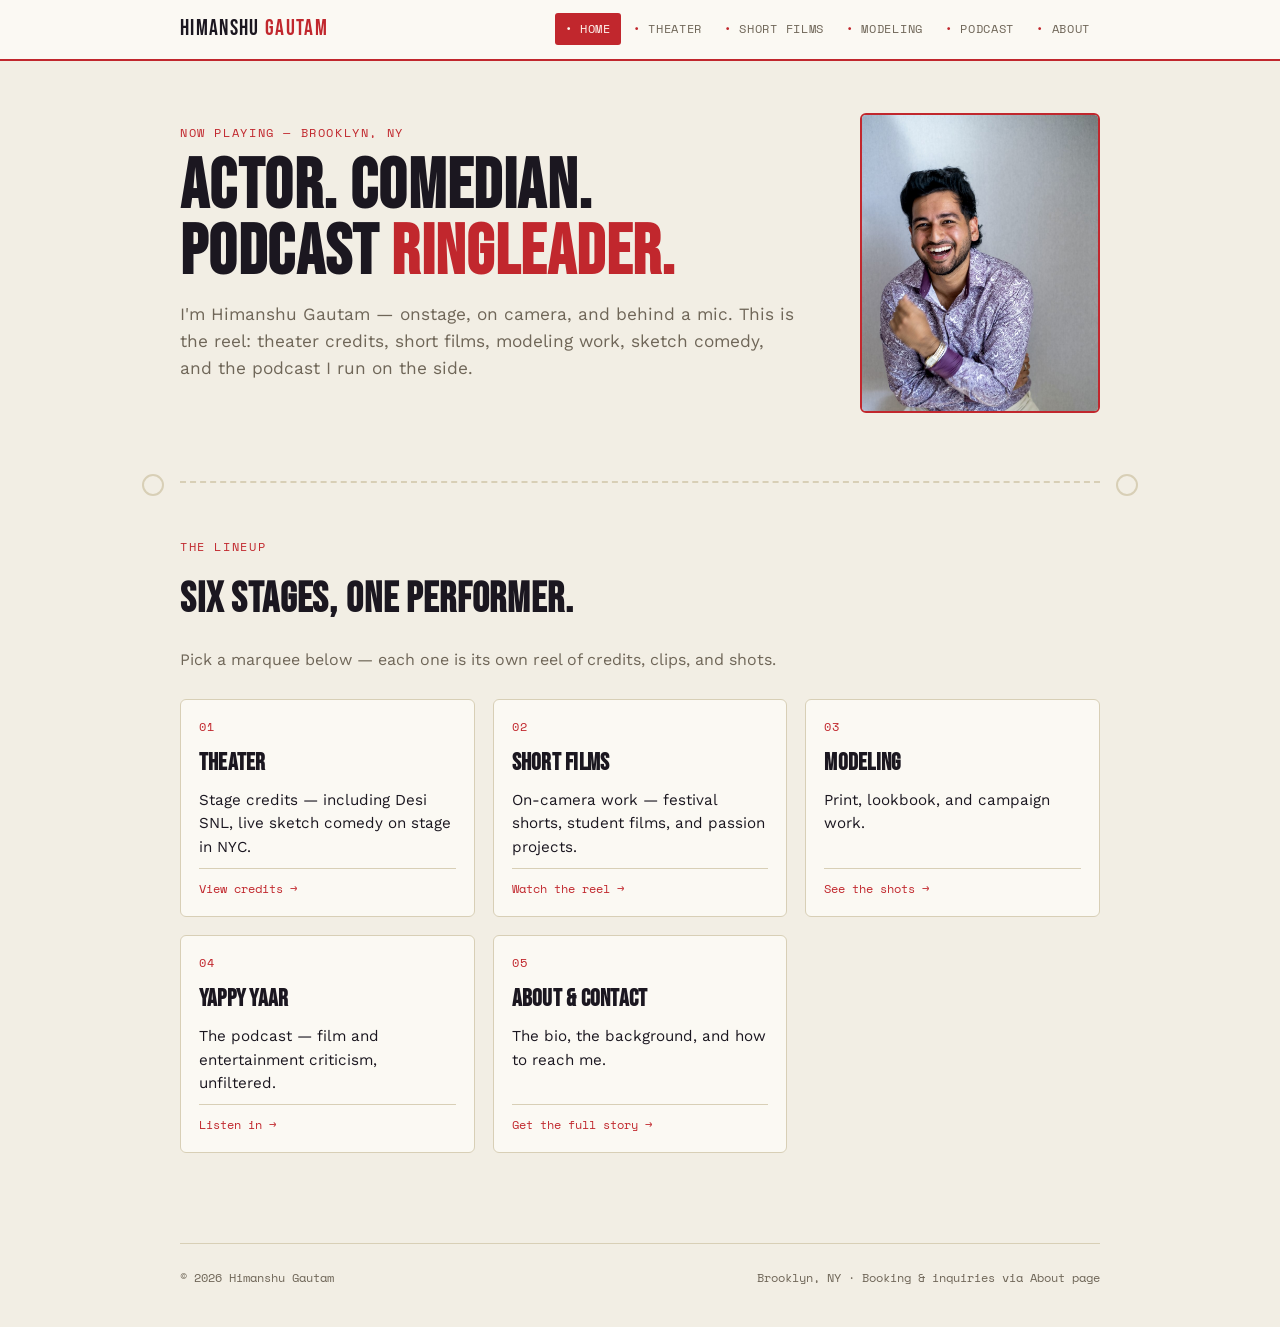
==== index.html @ edcbf23f "Add portfolio site: theater, short films, modeling, podcast, about Co-Authored-By: Claude Opus 5.5 <" ====
<!doctype html>
<html lang="en">
<head>
<meta charset="utf-8">
<meta name="viewport" content="width=device-width, initial-scale=1, viewport-fit=cover">
<title>Himanshu Gautam</title>
<link rel="preconnect" href="https://fonts.googleapis.com">
<link rel="stylesheet" href="https://fonts.googleapis.com/css2?family=Bebas+Neue&family=Work+Sans:wght@400;500;600&family=Space+Mono:wght@400;700&display=swap">
<link rel="stylesheet" href="style.css">
<style>:root{padding-block:env(safe-area-inset-top,0px) env(safe-area-inset-bottom,0px);} body{background:var(--bg);}</style>
</head>
<body>
<nav class="marquee-bar">
  <div class="marquee-inner">
    <a class="brand" href="index.html">HIMANSHU <span>GAUTAM</span></a>
    <ul class="navlinks">
      <li><a href="index.html" aria-current="page">Home</a></li>
      <li><a href="theater.html">Theater</a></li>
      <li><a href="films.html">Short Films</a></li>
      <li><a href="modeling.html">Modeling</a></li>
      <li><a href="podcast.html">Podcast</a></li>
      <li><a href="about.html">About</a></li>
    </ul>
  </div>
</nav>

<main>
  <section class="hero">
    <div class="hero-flex">
      <div class="hero-text">
        <p class="eyebrow">Now Playing &mdash; Brooklyn, NY</p>
        <h1>Actor. Comedian.<br>Podcast <span class="accent">Ringleader.</span></h1>
        <p class="lede">I'm Himanshu Gautam &mdash; onstage, on camera, and behind a mic. This is the reel: theater credits, short films, modeling work, sketch comedy, and the podcast I run on the side.</p>
      </div>
      <div class="hero-photo">
        <img class="portrait" src="img/headshot-lead.jpg" alt="Himanshu Gautam laughing, arms crossed, wearing a purple paisley shirt.">
      </div>
    </div>
  </section>

  <div class="stub-divider" role="presentation"></div>

  <section class="section">
    <p class="eyebrow">The Lineup</p>
    <h2>Six stages, one performer.</h2>
    <p class="section-sub">Pick a marquee below &mdash; each one is its own reel of credits, clips, and shots.</p>

    <div class="reel">
      <a class="card" href="theater.html" style="text-decoration:none;">
        <span class="num">01</span>
        <h3>Theater</h3>
        <p>Stage credits &mdash; including Desi SNL, live sketch comedy on stage in NYC.</p>
        <span class="link-out">View credits &rarr;</span>
      </a>
      <a class="card" href="films.html" style="text-decoration:none;">
        <span class="num">02</span>
        <h3>Short Films</h3>
        <p>On-camera work &mdash; festival shorts, student films, and passion projects.</p>
        <span class="link-out">Watch the reel &rarr;</span>
      </a>
      <a class="card" href="modeling.html" style="text-decoration:none;">
        <span class="num">03</span>
        <h3>Modeling</h3>
        <p>Print, lookbook, and campaign work.</p>
        <span class="link-out">See the shots &rarr;</span>
      </a>
      <a class="card" href="podcast.html" style="text-decoration:none;">
        <span class="num">04</span>
        <h3>Yappy Yaar</h3>
        <p>The podcast &mdash; film and entertainment criticism, unfiltered.</p>
        <span class="link-out">Listen in &rarr;</span>
      </a>
      <a class="card" href="about.html" style="text-decoration:none;">
        <span class="num">05</span>
        <h3>About &amp; Contact</h3>
        <p>The bio, the background, and how to reach me.</p>
        <span class="link-out">Get the full story &rarr;</span>
      </a>
    </div>
  </section>

  <footer>
    <span>&copy; 2026 Himanshu Gautam</span>
    <span>Brooklyn, NY &middot; Booking &amp; inquiries via About page</span>
  </footer>
</main>
</body>
</html>
---- style.css ----
/* ===== Himanshu Gautam — creative portfolio ===== */

:root{
  --ink-950:#15121c;
  --ink-900:#201b29;
  --ink-800:#2c2536;
  --paper-50:#f2eee4;
  --paper-100:#e7dfc9;
  --gold-500:#e0a233;
  --gold-600:#c98a1f;
  --crimson-600:#c1272d;
  --crimson-700:#961e23;
  --crimson-500:#e0393f;
  --text-900:#1b1720;
  --text-muted:#6f6658;
  --line:#d8cfb6;
  --surface:#fbf9f3;

  --bg: var(--paper-50);
  --surface-bg: var(--surface);
  --text: var(--text-900);
  --muted: var(--text-muted);
  --border: var(--line);
  --accent: var(--crimson-600);
  --accent-ink: #fff6f0;
  --gold: var(--gold-600);
  --gold-ink: #241b06;
  --pop: var(--crimson-600);
  color-scheme: light;
}

@media (prefers-color-scheme: dark){
  :root:not([data-theme="light"]){
    --bg: var(--ink-950);
    --surface-bg: var(--ink-900);
    --text: #f2ede1;
    --muted: #b6ac9a;
    --border: #3a3242;
    --accent: var(--crimson-500);
    --accent-ink: #241005;
    --gold: var(--gold-500);
    --gold-ink: #241b06;
    --pop: #ff6b5b;
    color-scheme: dark;
  }
}
:root[data-theme="dark"]{
  --bg: var(--ink-950);
  --surface-bg: var(--ink-900);
  --text: #f2ede1;
  --muted: #b6ac9a;
  --border: #3a3242;
  --accent: var(--crimson-500);
  --accent-ink: #241005;
  --gold: var(--gold-500);
  --gold-ink: #241b06;
  --pop: #ff6b5b;
  color-scheme: dark;
}

*{box-sizing:border-box;}
html,body{margin:0;padding:0;}
body{
  background:var(--bg);
  color:var(--text);
  font-family:"Work Sans", ui-sans-serif, system-ui, -apple-system, Segoe UI, sans-serif;
  font-size:16px;
  line-height:1.55;
  padding-inline:20px;
}
main{max-width:920px;margin:0 auto;}
img{max-width:100%;}
a{color:inherit;}
h1,h2,h3{
  font-family:"Bebas Neue", ui-sans-serif, system-ui, sans-serif;
  letter-spacing:.02em;
  text-wrap:balance;
  margin:0;
}
.eyebrow{
  font-family:"Space Mono", ui-monospace, SFMono-Regular, monospace;
  font-size:.72rem;
  letter-spacing:.14em;
  text-transform:uppercase;
  color:var(--pop);
}
p{color:var(--text);}
.muted{color:var(--muted);}

/* ---- Marquee nav ---- */
.marquee-bar{
  position:sticky;
  top:env(safe-area-inset-top, 0px);
  z-index:20;
  background:var(--surface-bg);
  border-bottom:2px solid var(--accent);
  margin-inline:-20px;
  padding-inline:20px;
}
.marquee-inner{
  max-width:920px;
  margin:0 auto;
  display:flex;
  align-items:center;
  justify-content:space-between;
  gap:16px;
  padding-block:12px;
}
.brand{
  font-family:"Bebas Neue", sans-serif;
  font-size:1.4rem;
  letter-spacing:.06em;
  text-decoration:none;
  color:var(--text);
  white-space:nowrap;
}
.brand span{color:var(--accent);}
.navlinks{
  display:flex;
  flex-wrap:wrap;
  gap:4px 2px;
  list-style:none;
  margin:0;
  padding:0;
  font-family:"Space Mono", monospace;
  font-size:.72rem;
  letter-spacing:.06em;
  text-transform:uppercase;
}
.navlinks a{
  display:inline-block;
  padding:7px 10px;
  border-radius:3px;
  text-decoration:none;
  color:var(--muted);
}
.navlinks a:hover{color:var(--text);}
.navlinks a[aria-current="page"]{
  color:var(--accent-ink);
  background:var(--accent);
}
.navlinks a::before{content:"\2022  ";color:var(--accent);}
.navlinks a[aria-current="page"]::before{color:var(--accent-ink);}

@media (max-width:640px){
  .marquee-inner{flex-direction:column;align-items:flex-start;gap:8px;padding-block:10px;}
  .navlinks{gap:2px;}
  .navlinks a{padding:6px 8px;}
}

/* ---- Hero ---- */
.hero{
  padding-block:52px 32px;
}
.hero h1{
  font-size:clamp(2.6rem, 9vw, 4.4rem);
  line-height:.95;
}
.hero .accent{color:var(--accent);}
.hero .lede{
  max-width:56ch;
  font-size:1.08rem;
  margin-top:14px;
  color:var(--muted);
}
.hero .tagline{
  margin-top:18px;
}

/* ---- Ticket-stub divider ---- */
.stub-divider{
  height:0;
  border-top:2px dashed var(--border);
  margin-block:36px;
  position:relative;
}
.stub-divider::before,
.stub-divider::after{
  content:"";
  position:absolute;
  top:-9px;
  width:18px;height:18px;
  border-radius:50%;
  background:var(--bg);
  border:2px solid var(--border);
}
.stub-divider::before{left:-38px;}
.stub-divider::after{right:-38px;}

/* ---- Section ---- */
.section{padding-block:8px 40px;}
.section h2{
  font-size:clamp(1.9rem, 5vw, 2.6rem);
  margin-bottom:6px;
}
.section .section-sub{
  color:var(--muted);
  max-width:60ch;
  margin-bottom:26px;
}

/* ---- Reel grid / cards ---- */
.reel{
  display:grid;
  grid-template-columns:repeat(auto-fill, minmax(260px,1fr));
  gap:18px;
}
.card{
  background:var(--surface-bg);
  border:1px solid var(--border);
  border-radius:6px;
  padding:18px;
  display:flex;
  flex-direction:column;
  gap:8px;
  transition:transform .15s ease, border-color .15s ease;
}
.card:hover{
  transform:translateY(-3px) rotate(-0.4deg);
  border-color:var(--accent);
}
.card .num{
  font-family:"Space Mono", monospace;
  font-size:.72rem;
  color:var(--pop);
  letter-spacing:.08em;
}
.card h3{
  font-size:1.5rem;
  font-family:"Bebas Neue", sans-serif;
  letter-spacing:.01em;
}
.card .meta{
  font-family:"Space Mono", monospace;
  font-size:.76rem;
  color:var(--muted);
  text-transform:uppercase;
  letter-spacing:.05em;
}
.card p{font-size:.95rem;margin:0;}
.card .link-out{
  margin-top:auto;
  font-family:"Space Mono", monospace;
  font-size:.78rem;
  color:var(--accent-strong,var(--pop));
  text-decoration:none;
  border-top:1px solid var(--border);
  padding-top:10px;
}
.card .link-out:hover{text-decoration:underline;}

/* placeholder photo block for modeling */
.photo-slot{
  aspect-ratio:4/5;
  border-radius:6px;
  border:1.5px dashed var(--border);
  background:
    repeating-linear-gradient(135deg, transparent 0 10px, var(--border) 10px 11px);
  display:flex;
  align-items:flex-end;
  padding:10px;
  font-family:"Space Mono", monospace;
  font-size:.72rem;
  color:var(--muted);
  text-transform:uppercase;
  letter-spacing:.05em;
}

/* ---- Portraits ---- */
.portrait{
  width:100%;
  aspect-ratio:4/5;
  object-fit:cover;
  object-position:center top;
  border-radius:6px;
  border:1.5px solid var(--border);
  display:block;
}
.portrait-caption{
  font-family:"Space Mono", monospace;
  font-size:.7rem;
  letter-spacing:.04em;
  color:var(--muted);
  text-transform:uppercase;
  margin-top:8px;
}
.hero-flex{
  display:flex;
  gap:28px;
  align-items:flex-end;
  flex-wrap:wrap-reverse;
}
.hero-flex .hero-text{flex:1 1 320px;}
.hero-flex .hero-photo{flex:0 1 240px;max-width:240px;}
.hero-flex .hero-photo .portrait{border-color:var(--accent);border-width:2px;}
.portrait-row{
  display:flex;
  gap:18px;
  flex-wrap:wrap;
}
.portrait-row .portrait-item{flex:1 1 200px;max-width:260px;}

/* ---- Stat row ---- */
.stat-row{
  display:flex;
  gap:28px;
  flex-wrap:wrap;
  margin-block:8px 0;
}
.stat{
  display:flex;
  flex-direction:column;
}
.stat .stat-num{
  font-family:"Bebas Neue", sans-serif;
  font-size:2.6rem;
  line-height:1;
  color:var(--accent);
}
.stat .stat-label{
  font-family:"Space Mono", monospace;
  font-size:.72rem;
  text-transform:uppercase;
  letter-spacing:.06em;
  color:var(--muted);
  margin-top:4px;
}
.pull-quote{
  font-family:"Bebas Neue", sans-serif;
  font-size:clamp(1.5rem,4vw,2rem);
  letter-spacing:.01em;
  border-left:3px solid var(--accent);
  padding-left:16px;
  margin:24px 0;
  max-width:56ch;
}

/* ---- Bio / about ---- */
.bio-grid{
  display:grid;
  grid-template-columns:1fr;
  gap:24px;
}
@media (min-width:640px){
  .bio-grid{grid-template-columns: 1.3fr 1fr;}
}
.credit-list{list-style:none;margin:0;padding:0;display:flex;flex-direction:column;gap:10px;}
.credit-list li{
  display:flex;justify-content:space-between;gap:10px;
  border-bottom:1px solid var(--border);
  padding-bottom:8px;
  font-size:.95rem;
}
.credit-list .role{color:var(--muted);font-family:"Space Mono",monospace;font-size:.78rem;}

.contact-box{
  background:var(--surface-bg);
  border:1px solid var(--border);
  border-radius:6px;
  padding:20px;
}
.copy-row{
  display:flex;
  align-items:center;
  gap:10px;
  flex-wrap:wrap;
  margin-top:8px;
}
.copy-row code{
  font-family:"Space Mono", monospace;
  background:var(--bg);
  border:1px solid var(--border);
  border-radius:4px;
  padding:6px 10px;
  font-size:.85rem;
}
button.copy-btn{
  font-family:"Space Mono", monospace;
  font-size:.75rem;
  text-transform:uppercase;
  letter-spacing:.06em;
  background:var(--gold);
  color:var(--gold-ink);
  border:none;
  border-radius:4px;
  padding:7px 12px;
  cursor:pointer;
}
button.copy-btn:hover{filter:brightness(1.05);}
button.copy-btn:focus-visible, a:focus-visible, .navlinks a:focus-visible{
  outline:2px solid var(--pop);
  outline-offset:2px;
}

.badge{
  display:inline-block;
  font-family:"Space Mono", monospace;
  font-size:.7rem;
  text-transform:uppercase;
  letter-spacing:.06em;
  background:var(--pop);
  color:#fff9f0;
  padding:4px 9px;
  border-radius:3px;
}

footer{
  margin-top:50px;
  padding-block:24px 40px;
  border-top:1px solid var(--border);
  font-family:"Space Mono", monospace;
  font-size:.76rem;
  color:var(--muted);
  display:flex;
  justify-content:space-between;
  flex-wrap:wrap;
  gap:10px;
}

@media (prefers-reduced-motion: reduce){
  .card{transition:none;}
  .card:hover{transform:none;}
}
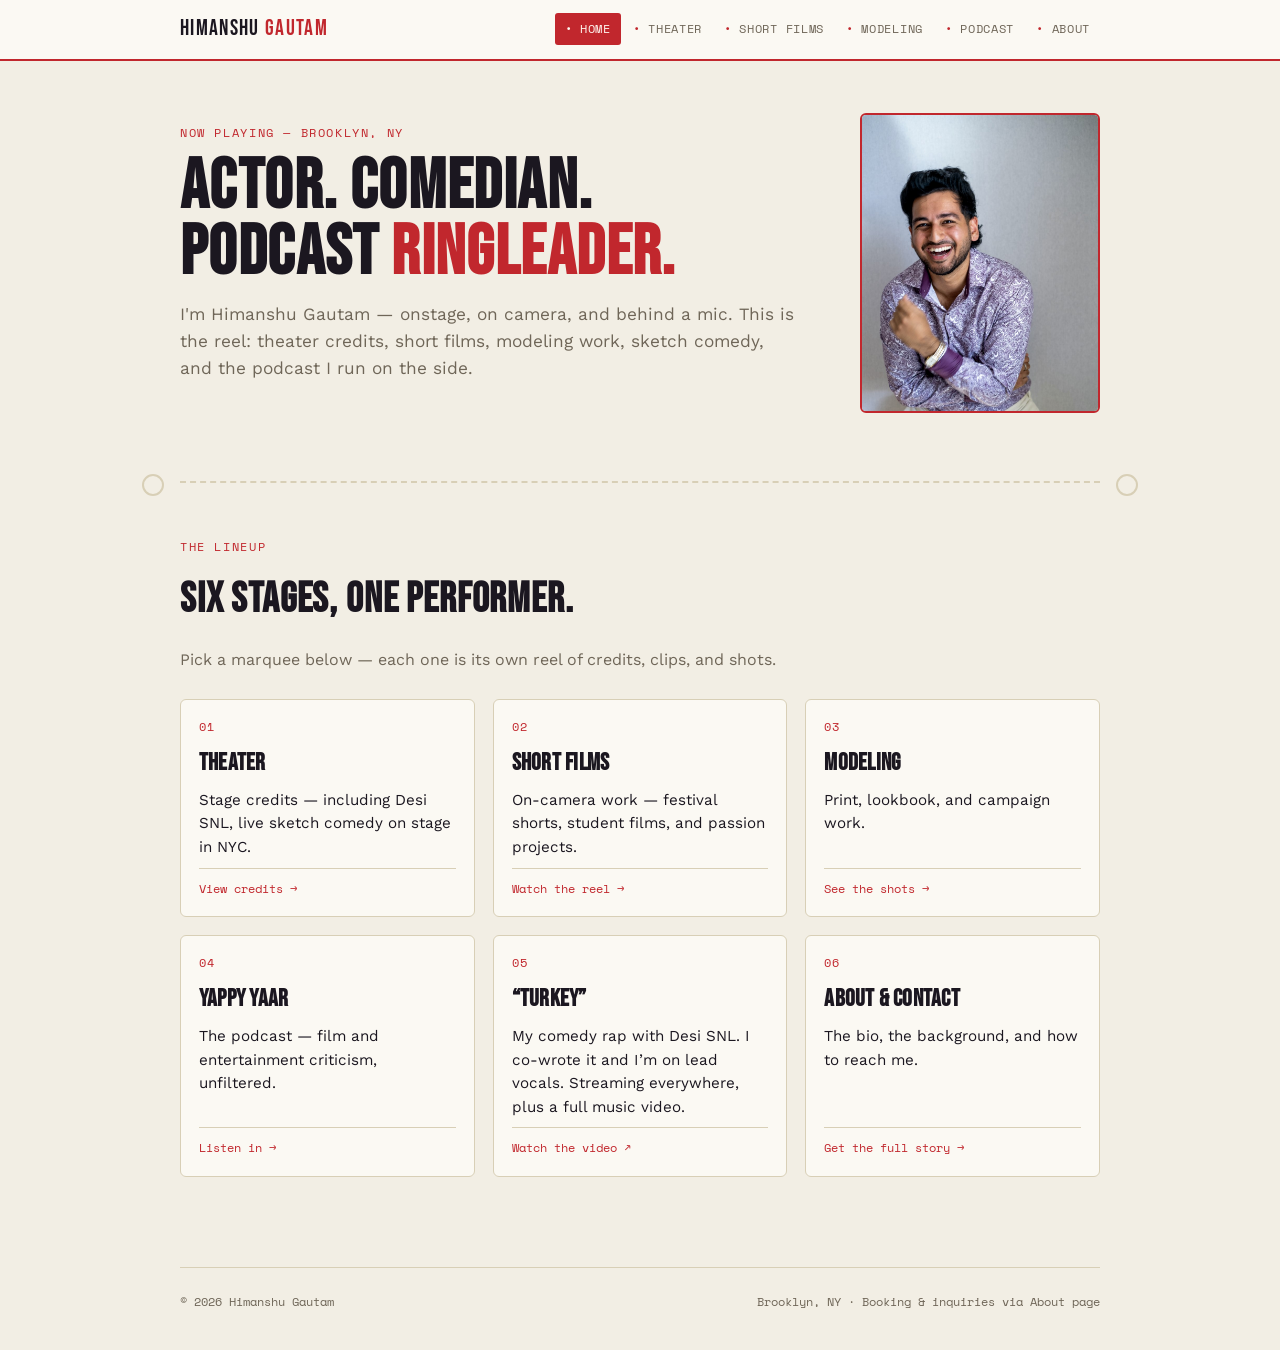
==== commit 22a9ae57: "Add "Turkey" comedy rap and music video to home and theater pages Credits Himanshu as co-writer and " ====
--- a/index.html
+++ b/index.html
@@ -70,8 +70,14 @@
         <p>The podcast &mdash; film and entertainment criticism, unfiltered.</p>
         <span class="link-out">Listen in &rarr;</span>
       </a>
+      <a class="card" href="https://www.youtube.com/watch?v=vuq2VtYZVGA" target="_blank" rel="noopener" style="text-decoration:none;">
+        <span class="num">05</span>
+        <h3>&ldquo;Turkey&rdquo;</h3>
+        <p>My comedy rap with Desi SNL. I co-wrote it and I&rsquo;m on lead vocals. Streaming everywhere, plus a full music video.</p>
+        <span class="link-out">Watch the video &#8599;</span>
+      </a>
       <a class="card" href="about.html" style="text-decoration:none;">
-        <span class="num">05</span>
+        <span class="num">06</span>
         <h3>About &amp; Contact</h3>
         <p>The bio, the background, and how to reach me.</p>
         <span class="link-out">Get the full story &rarr;</span>
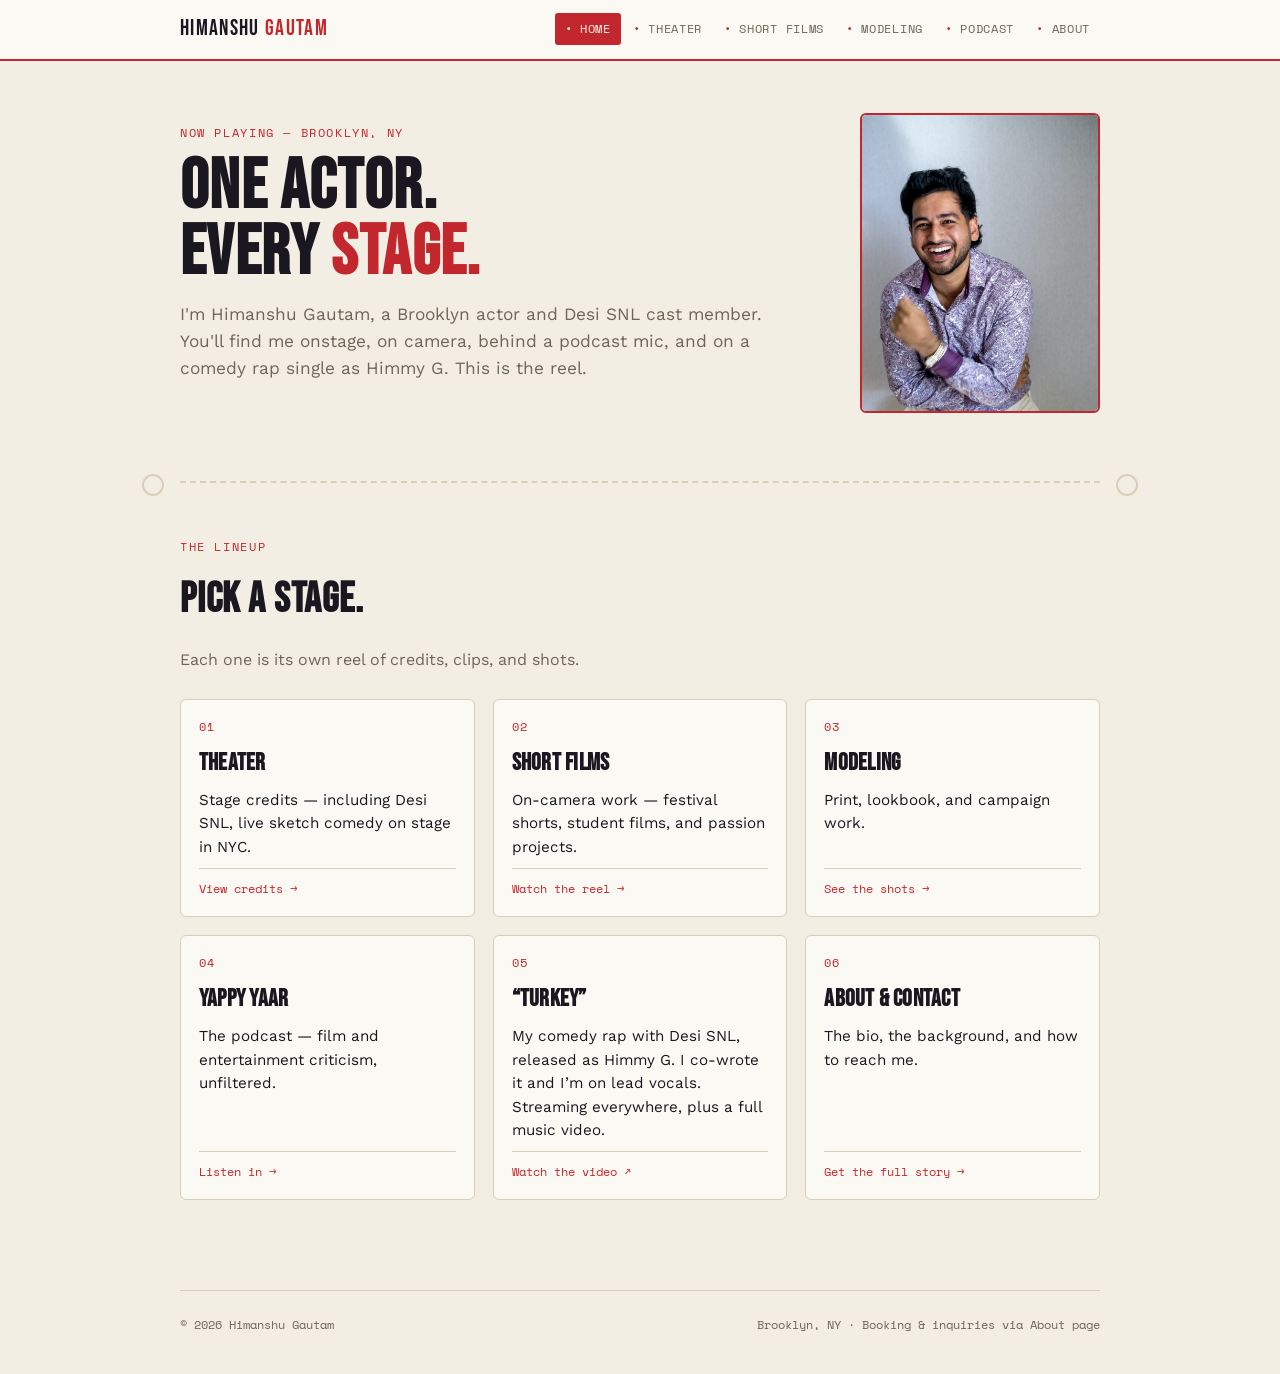
==== commit 2d9f0a3c: "Set home headline to "One actor. Every stage." and credit Himmy G Rewrites the home lede to lead wit" ====
--- a/index.html
+++ b/index.html
@@ -29,8 +29,8 @@
     <div class="hero-flex">
       <div class="hero-text">
         <p class="eyebrow">Now Playing &mdash; Brooklyn, NY</p>
-        <h1>Actor. Comedian.<br>Podcast <span class="accent">Ringleader.</span></h1>
-        <p class="lede">I'm Himanshu Gautam &mdash; onstage, on camera, and behind a mic. This is the reel: theater credits, short films, modeling work, sketch comedy, and the podcast I run on the side.</p>
+        <h1>One actor.<br>Every <span class="accent">stage.</span></h1>
+        <p class="lede">I'm Himanshu Gautam, a Brooklyn actor and Desi SNL cast member. You'll find me onstage, on camera, behind a podcast mic, and on a comedy rap single as Himmy G. This is the reel.</p>
       </div>
       <div class="hero-photo">
         <img class="portrait" src="img/headshot-lead.jpg" alt="Himanshu Gautam laughing, arms crossed, wearing a purple paisley shirt.">
@@ -42,8 +42,8 @@
 
   <section class="section">
     <p class="eyebrow">The Lineup</p>
-    <h2>Six stages, one performer.</h2>
-    <p class="section-sub">Pick a marquee below &mdash; each one is its own reel of credits, clips, and shots.</p>
+    <h2>Pick a stage.</h2>
+    <p class="section-sub">Each one is its own reel of credits, clips, and shots.</p>
 
     <div class="reel">
       <a class="card" href="theater.html" style="text-decoration:none;">
@@ -73,7 +73,7 @@
       <a class="card" href="https://www.youtube.com/watch?v=vuq2VtYZVGA" target="_blank" rel="noopener" style="text-decoration:none;">
         <span class="num">05</span>
         <h3>&ldquo;Turkey&rdquo;</h3>
-        <p>My comedy rap with Desi SNL. I co-wrote it and I&rsquo;m on lead vocals. Streaming everywhere, plus a full music video.</p>
+        <p>My comedy rap with Desi SNL, released as Himmy G. I co-wrote it and I&rsquo;m on lead vocals. Streaming everywhere, plus a full music video.</p>
         <span class="link-out">Watch the video &#8599;</span>
       </a>
       <a class="card" href="about.html" style="text-decoration:none;">
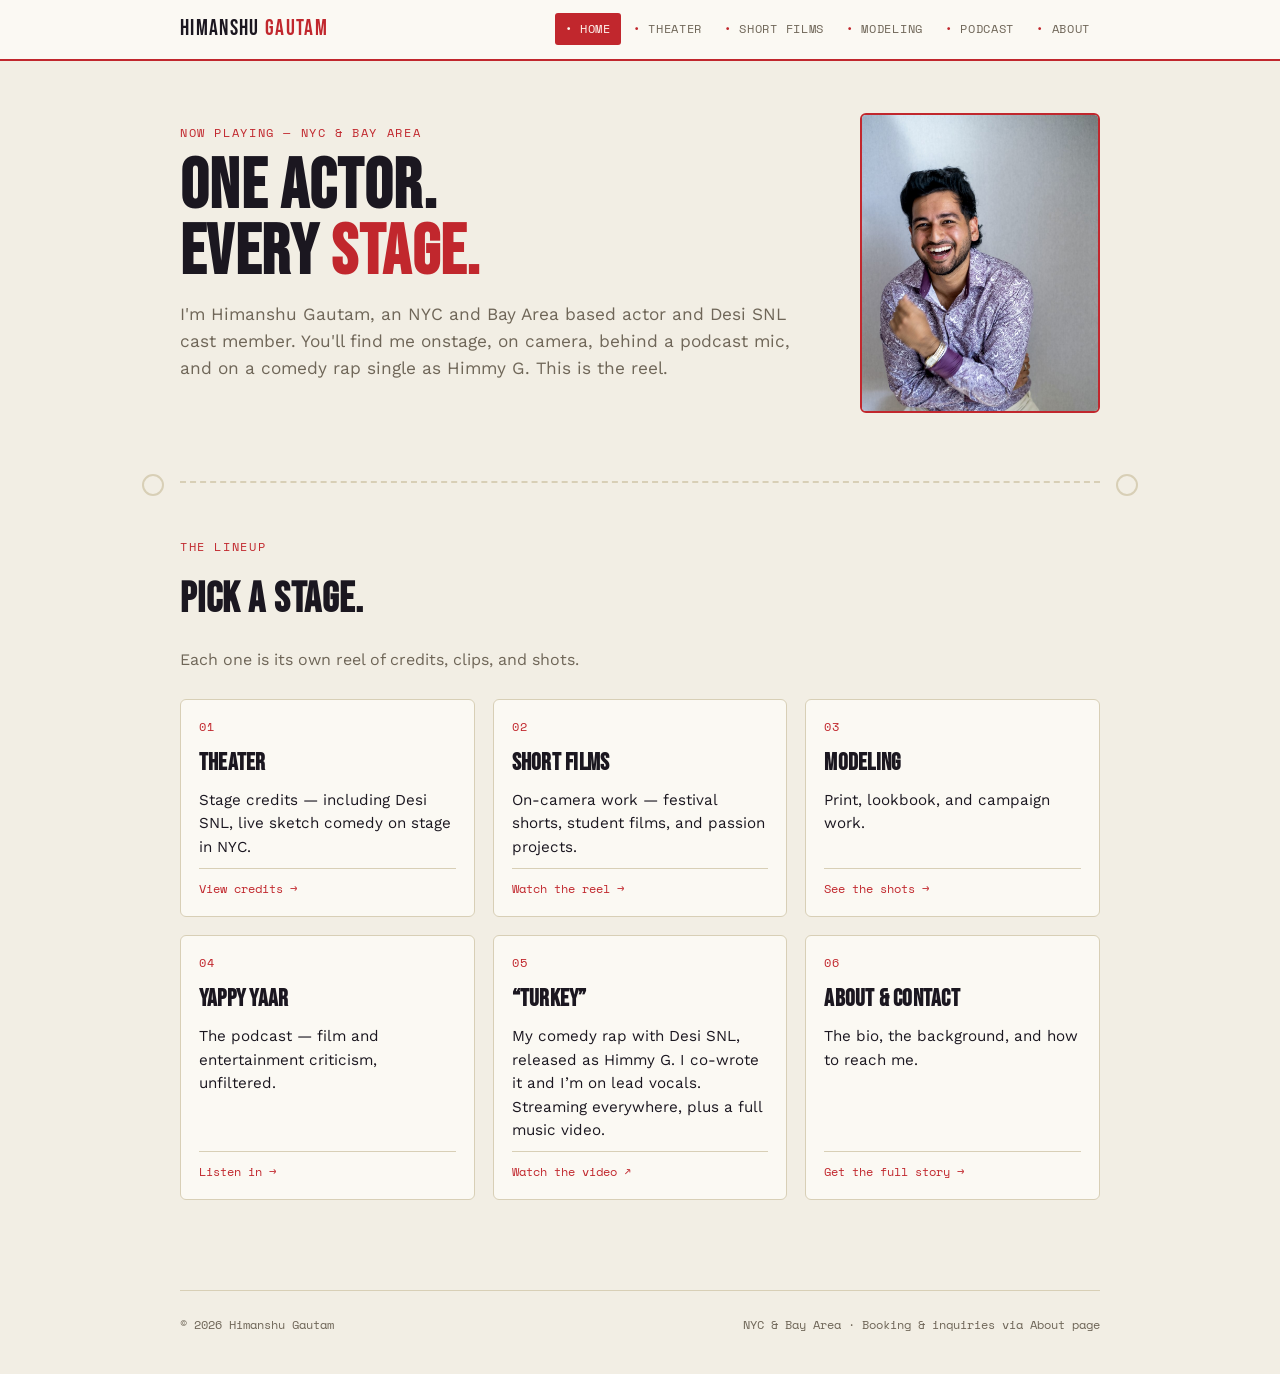
==== commit a84887ce: "Update location from Brooklyn to NYC and Bay Area Co-Authored-By: Claude Opus 5.5 <noreply@anthropic" ====
--- a/index.html
+++ b/index.html
@@ -28,9 +28,9 @@
   <section class="hero">
     <div class="hero-flex">
       <div class="hero-text">
-        <p class="eyebrow">Now Playing &mdash; Brooklyn, NY</p>
+        <p class="eyebrow">Now Playing &mdash; NYC &amp; Bay Area</p>
         <h1>One actor.<br>Every <span class="accent">stage.</span></h1>
-        <p class="lede">I'm Himanshu Gautam, a Brooklyn actor and Desi SNL cast member. You'll find me onstage, on camera, behind a podcast mic, and on a comedy rap single as Himmy G. This is the reel.</p>
+        <p class="lede">I'm Himanshu Gautam, an NYC and Bay Area based actor and Desi SNL cast member. You'll find me onstage, on camera, behind a podcast mic, and on a comedy rap single as Himmy G. This is the reel.</p>
       </div>
       <div class="hero-photo">
         <img class="portrait" src="img/headshot-lead.jpg" alt="Himanshu Gautam laughing, arms crossed, wearing a purple paisley shirt.">
@@ -87,7 +87,7 @@
 
   <footer>
     <span>&copy; 2026 Himanshu Gautam</span>
-    <span>Brooklyn, NY &middot; Booking &amp; inquiries via About page</span>
+    <span>NYC &amp; Bay Area &middot; Booking &amp; inquiries via About page</span>
   </footer>
 </main>
 </body>
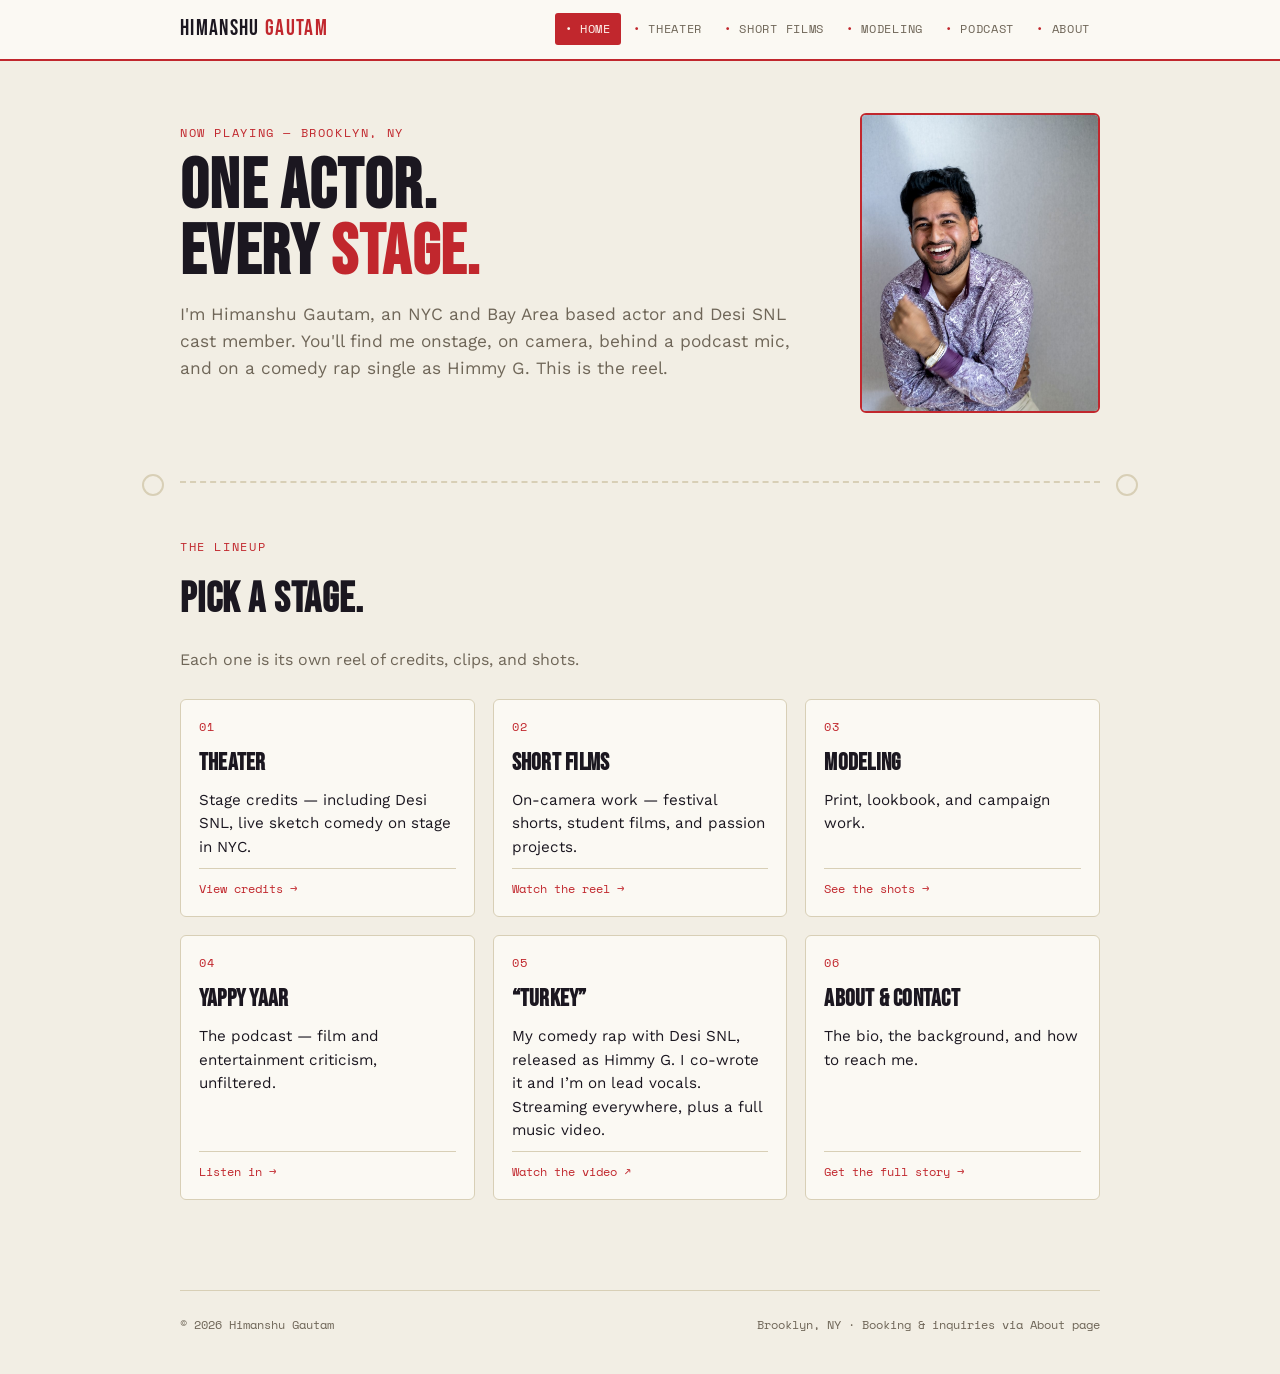
==== commit bc0dbfa8: "Keep Brooklyn, NY everywhere except the home page bio Co-Authored-By: Claude Opus 5.5 <noreply@anthr" ====
--- a/index.html
+++ b/index.html
@@ -28,7 +28,7 @@
   <section class="hero">
     <div class="hero-flex">
       <div class="hero-text">
-        <p class="eyebrow">Now Playing &mdash; NYC &amp; Bay Area</p>
+        <p class="eyebrow">Now Playing &mdash; Brooklyn, NY</p>
         <h1>One actor.<br>Every <span class="accent">stage.</span></h1>
         <p class="lede">I'm Himanshu Gautam, an NYC and Bay Area based actor and Desi SNL cast member. You'll find me onstage, on camera, behind a podcast mic, and on a comedy rap single as Himmy G. This is the reel.</p>
       </div>
@@ -87,7 +87,7 @@
 
   <footer>
     <span>&copy; 2026 Himanshu Gautam</span>
-    <span>NYC &amp; Bay Area &middot; Booking &amp; inquiries via About page</span>
+    <span>Brooklyn, NY &middot; Booking &amp; inquiries via About page</span>
   </footer>
 </main>
 </body>
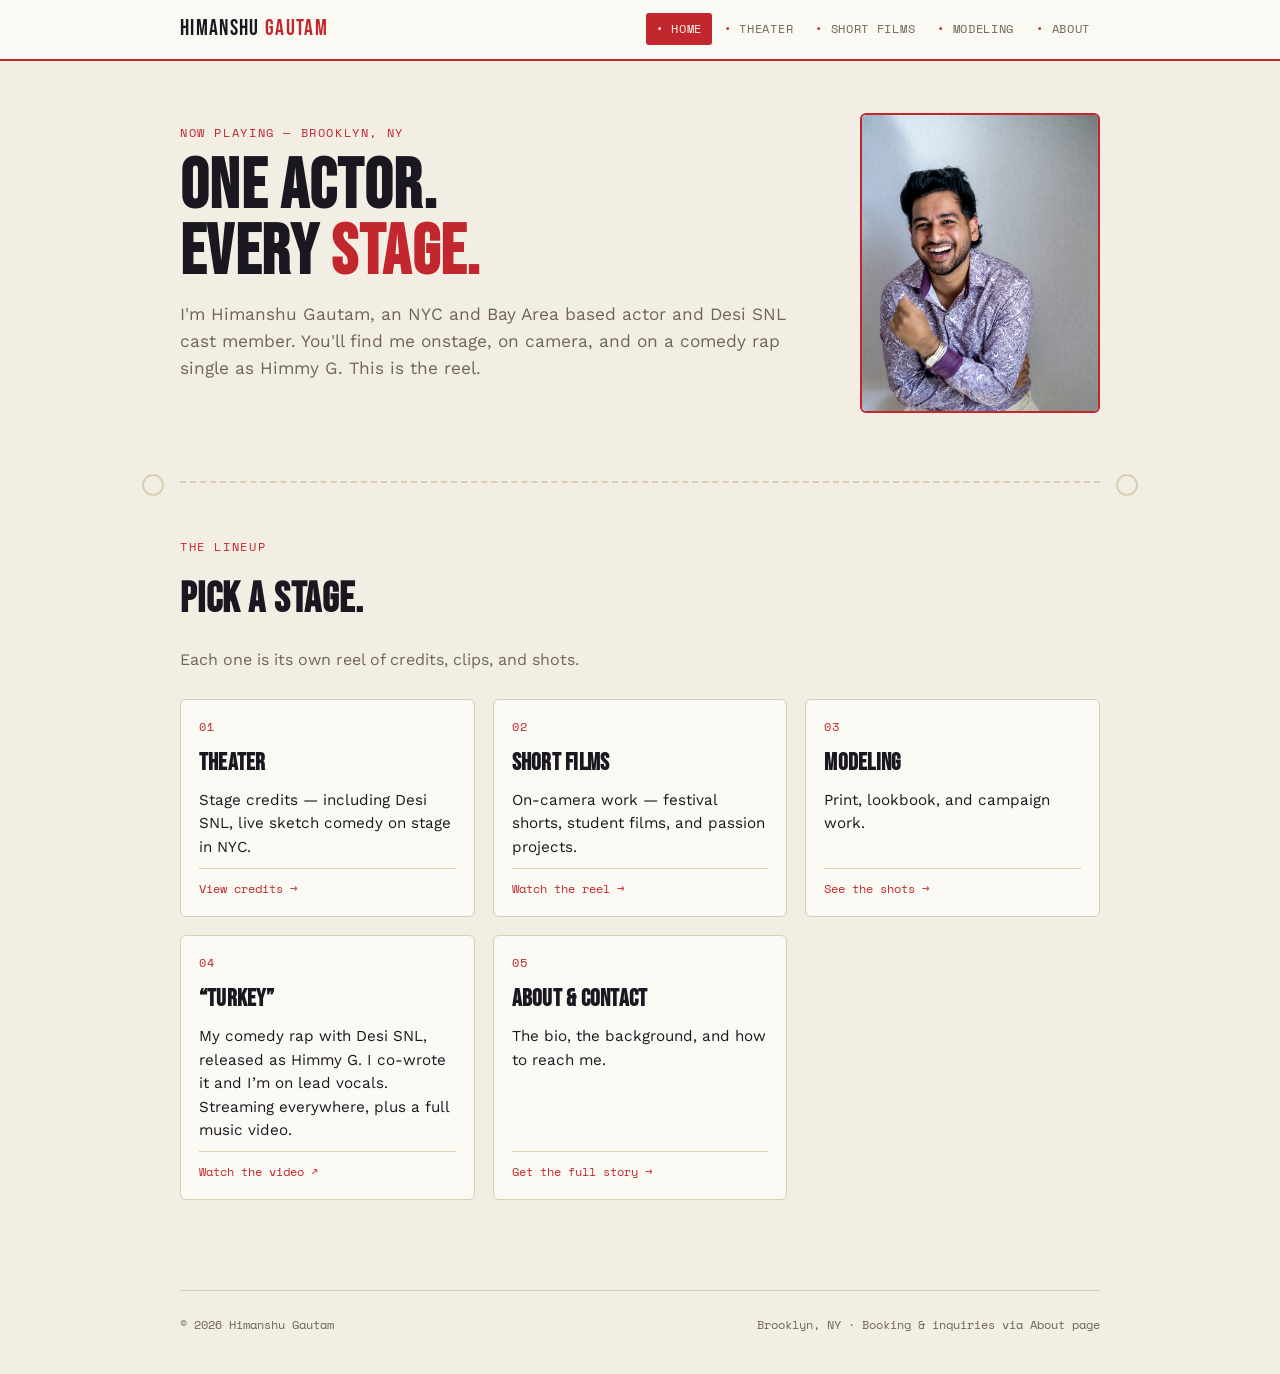
==== commit e2264a70: "Hide the podcast from the site for now Removes the Podcast nav link, the Yappy Yaar home card, and p" ====
--- a/index.html
+++ b/index.html
@@ -18,7 +18,6 @@
       <li><a href="theater.html">Theater</a></li>
       <li><a href="films.html">Short Films</a></li>
       <li><a href="modeling.html">Modeling</a></li>
-      <li><a href="podcast.html">Podcast</a></li>
       <li><a href="about.html">About</a></li>
     </ul>
   </div>
@@ -30,7 +29,7 @@
       <div class="hero-text">
         <p class="eyebrow">Now Playing &mdash; Brooklyn, NY</p>
         <h1>One actor.<br>Every <span class="accent">stage.</span></h1>
-        <p class="lede">I'm Himanshu Gautam, an NYC and Bay Area based actor and Desi SNL cast member. You'll find me onstage, on camera, behind a podcast mic, and on a comedy rap single as Himmy G. This is the reel.</p>
+        <p class="lede">I'm Himanshu Gautam, an NYC and Bay Area based actor and Desi SNL cast member. You'll find me onstage, on camera, and on a comedy rap single as Himmy G. This is the reel.</p>
       </div>
       <div class="hero-photo">
         <img class="portrait" src="img/headshot-lead.jpg" alt="Himanshu Gautam laughing, arms crossed, wearing a purple paisley shirt.">
@@ -64,20 +63,14 @@
         <p>Print, lookbook, and campaign work.</p>
         <span class="link-out">See the shots &rarr;</span>
       </a>
-      <a class="card" href="podcast.html" style="text-decoration:none;">
+      <a class="card" href="https://www.youtube.com/watch?v=vuq2VtYZVGA" target="_blank" rel="noopener" style="text-decoration:none;">
         <span class="num">04</span>
-        <h3>Yappy Yaar</h3>
-        <p>The podcast &mdash; film and entertainment criticism, unfiltered.</p>
-        <span class="link-out">Listen in &rarr;</span>
-      </a>
-      <a class="card" href="https://www.youtube.com/watch?v=vuq2VtYZVGA" target="_blank" rel="noopener" style="text-decoration:none;">
-        <span class="num">05</span>
         <h3>&ldquo;Turkey&rdquo;</h3>
         <p>My comedy rap with Desi SNL, released as Himmy G. I co-wrote it and I&rsquo;m on lead vocals. Streaming everywhere, plus a full music video.</p>
         <span class="link-out">Watch the video &#8599;</span>
       </a>
       <a class="card" href="about.html" style="text-decoration:none;">
-        <span class="num">06</span>
+        <span class="num">05</span>
         <h3>About &amp; Contact</h3>
         <p>The bio, the background, and how to reach me.</p>
         <span class="link-out">Get the full story &rarr;</span>
--- a/style.css
+++ b/style.css
@@ -186,6 +186,11 @@
 }
 .stub-divider::before{left:-38px;}
 .stub-divider::after{right:-38px;}
+/* keep the stub circles inside the 20px page gutter once the page is narrower than main */
+@media (max-width:1000px){
+  .stub-divider::before{left:-20px;}
+  .stub-divider::after{right:-20px;}
+}
 
 /* ---- Section ---- */
 .section{padding-block:8px 40px;}
@@ -265,6 +270,35 @@
   text-transform:uppercase;
   letter-spacing:.05em;
 }
+
+/* lookbook photo that links out to the product */
+.look{
+  display:flex;
+  flex-direction:column;
+  gap:8px;
+  text-decoration:none;
+}
+.look img{
+  width:100%;
+  aspect-ratio:2/3;
+  object-fit:cover;
+  border-radius:6px;
+  border:1.5px solid var(--border);
+  display:block;
+  transition:transform .15s ease, border-color .15s ease;
+}
+.look:hover img{
+  transform:translateY(-3px) rotate(-0.4deg);
+  border-color:var(--accent);
+}
+.look-caption{
+  font-family:"Space Mono", monospace;
+  font-size:.7rem;
+  letter-spacing:.04em;
+  color:var(--muted);
+  text-transform:uppercase;
+}
+.look:hover .look-caption{color:var(--pop);}
 
 /* ---- Portraits ---- */
 .portrait{
@@ -335,6 +369,81 @@
   max-width:56ch;
 }
 
+/* ---- Press review ---- */
+.review + .review{margin-top:44px;padding-top:32px;border-top:1px solid var(--border);}
+.review-episode{
+  font-family:"Bebas Neue", sans-serif;
+  font-size:1.5rem;
+  letter-spacing:.02em;
+  margin:0 0 4px;
+}
+.review .pull-quote{margin:6px 0 8px;}
+div.review-shot{gap:16px;}
+.review-stars{
+  margin:0;
+  font-size:1.3rem;
+  letter-spacing:.12em;
+  color:var(--gold);
+}
+.review-stars span{color:var(--border);}
+.review-source{
+  font-family:"Space Mono", monospace;
+  font-size:.76rem;
+  color:var(--muted);
+  text-transform:uppercase;
+  letter-spacing:.05em;
+  margin:0 0 24px;
+}
+.review-source cite{font-style:normal;color:var(--text);}
+.review-quotes{
+  display:grid;
+  grid-template-columns:repeat(auto-fit, minmax(260px,1fr));
+  gap:22px;
+  align-items:start;
+}
+.review-shot{margin:0;display:flex;flex-direction:column;gap:10px;}
+.review-shot img{
+  width:100%;
+  aspect-ratio:4/3;
+  object-fit:cover;
+  object-position:center 30%;
+  border-radius:6px;
+  border:1.5px solid var(--border);
+  display:block;
+}
+.review-shot figcaption{
+  font-family:"Space Mono", monospace;
+  font-size:.72rem;
+  letter-spacing:.04em;
+  color:var(--muted);
+  text-transform:uppercase;
+}
+.review-shot figcaption strong{color:var(--pop);font-weight:700;}
+.review-shot blockquote{
+  margin:0;
+  padding-left:14px;
+  border-left:2px solid var(--accent);
+  font-size:.95rem;
+}
+.review-also{margin:22px 0 4px;max-width:60ch;}
+.review-credit{
+  font-family:"Space Mono", monospace;
+  font-size:.7rem;
+  color:var(--muted);
+  margin:0 0 14px;
+}
+.review-link{max-width:260px;padding:14px 18px;}
+.review-shot--tall img{aspect-ratio:2/3;max-width:240px;height:auto;object-position:center;}
+.review-more{
+  margin:36px 0 0;
+  padding-top:24px;
+  border-top:1px solid var(--border);
+  font-size:.95rem;
+  color:var(--muted);
+}
+.review-more cite{font-style:normal;}
+.review-more a{color:var(--pop);}
+
 /* ---- Bio / about ---- */
 .bio-grid{
   display:grid;
@@ -418,6 +527,6 @@
 }
 
 @media (prefers-reduced-motion: reduce){
-  .card{transition:none;}
-  .card:hover{transform:none;}
-}
+  .card, .look img{transition:none;}
+  .card:hover, .look:hover img{transform:none;}
+}
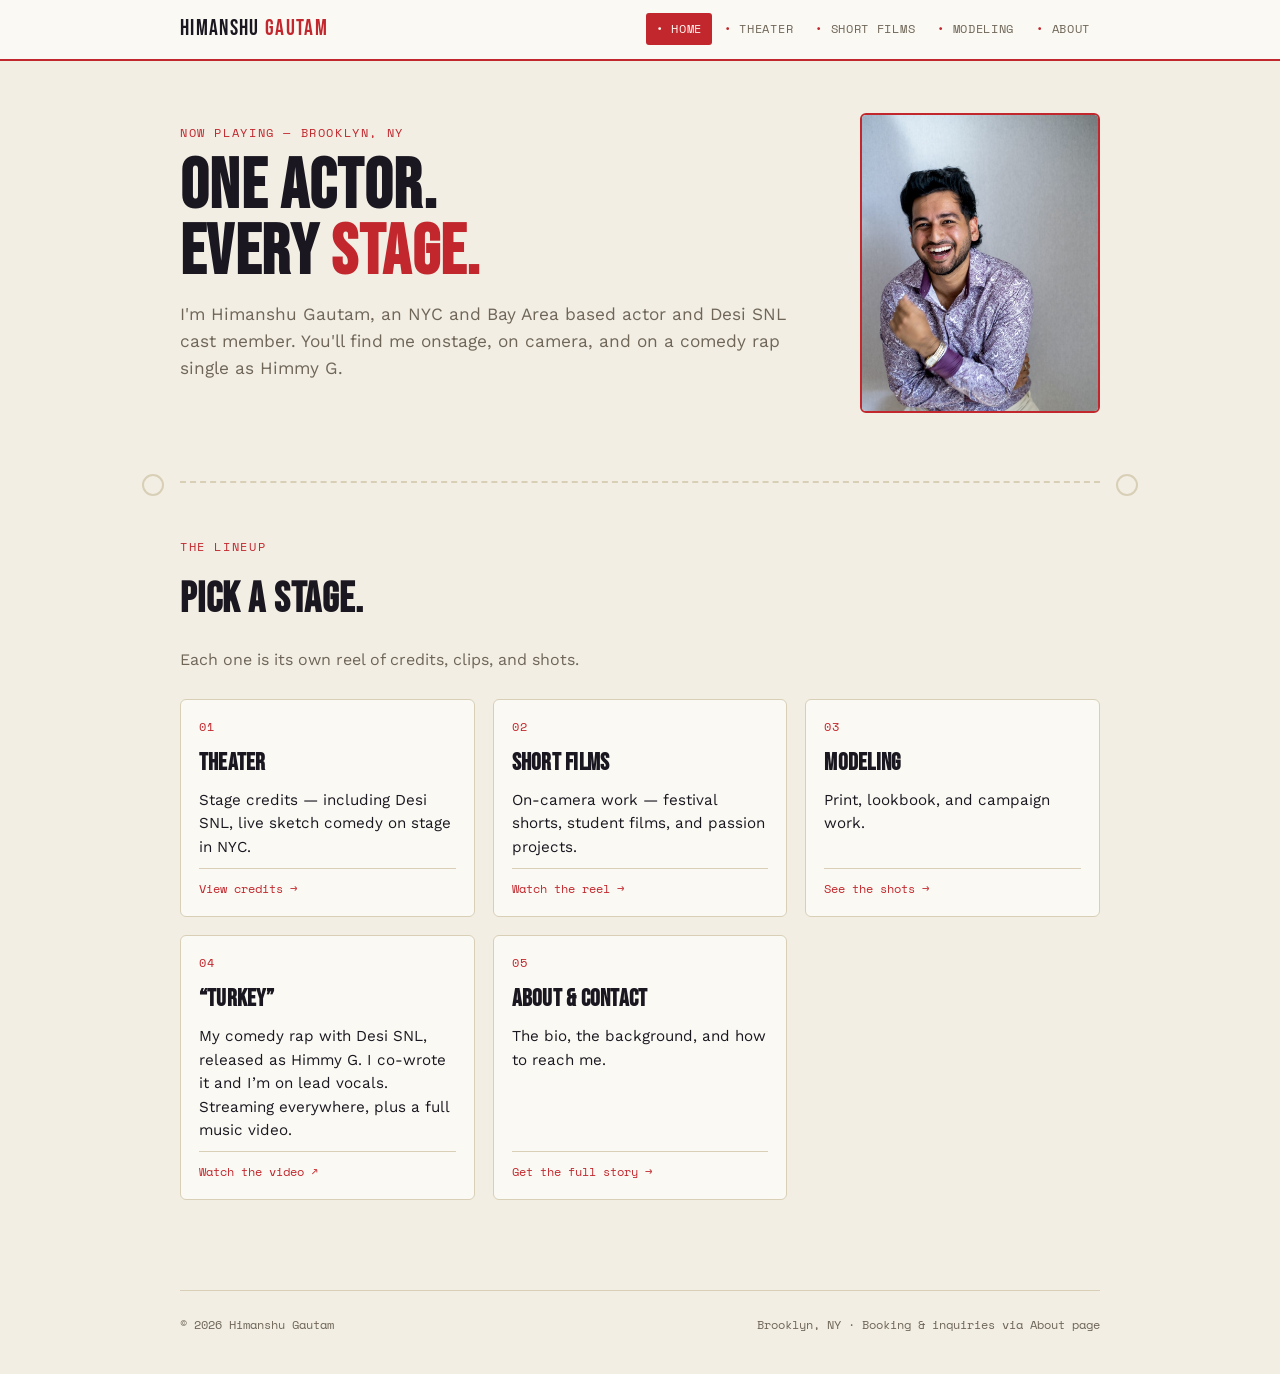
==== commit db3c68b7: "Drop 'This is the reel.' from home intro Co-Authored-By: Claude Opus 5.5 <noreply@anthropic.com> Cla" ====
--- a/index.html
+++ b/index.html
@@ -29,7 +29,7 @@
       <div class="hero-text">
         <p class="eyebrow">Now Playing &mdash; Brooklyn, NY</p>
         <h1>One actor.<br>Every <span class="accent">stage.</span></h1>
-        <p class="lede">I'm Himanshu Gautam, an NYC and Bay Area based actor and Desi SNL cast member. You'll find me onstage, on camera, and on a comedy rap single as Himmy G. This is the reel.</p>
+        <p class="lede">I'm Himanshu Gautam, an NYC and Bay Area based actor and Desi SNL cast member. You'll find me onstage, on camera, and on a comedy rap single as Himmy G.</p>
       </div>
       <div class="hero-photo">
         <img class="portrait" src="img/headshot-lead.jpg" alt="Himanshu Gautam laughing, arms crossed, wearing a purple paisley shirt.">
